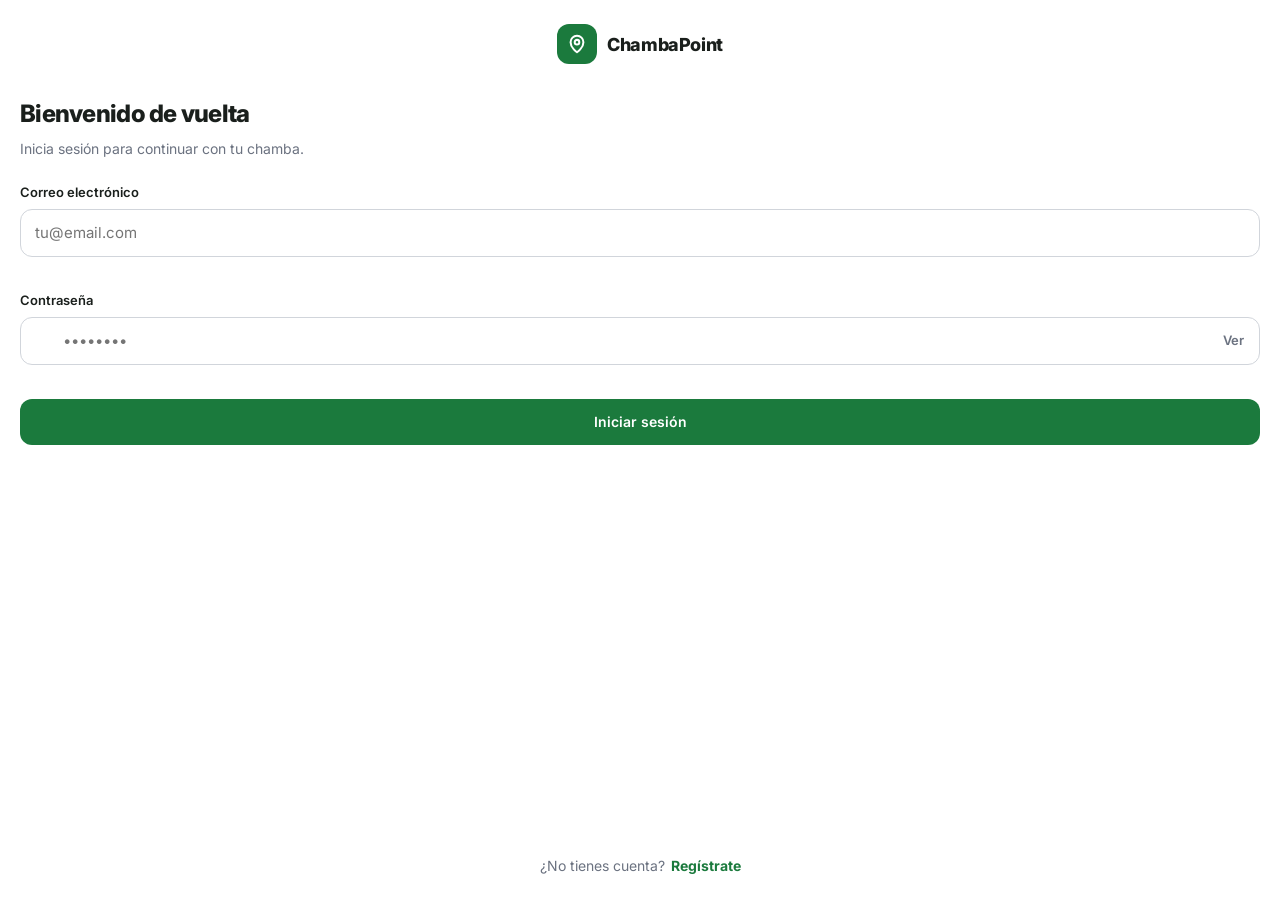
==== frontend/chat.html @ 3c5a3d48 "feat(ui-chat-dashboard): conversaciones, chat en vivo y dashboard worker" ====
<!DOCTYPE html>
<html lang="es">
<head>
  <meta charset="UTF-8" />
  <meta name="viewport" content="width=device-width, initial-scale=1, viewport-fit=cover" />
  <meta name="theme-color" content="#1B7A3D" />
  <title>Chat — ChambaPoint</title>
  <link rel="stylesheet" href="css/base.css" />
  <link rel="stylesheet" href="css/components.css" />
  <link rel="stylesheet" href="css/screens/chat.css" />
</head>
<body class="chat-body">
  <div class="app-shell chat-shell">
    <header class="app-header chat-header">
      <a class="back-link" href="conversations.html" aria-label="Volver">
        <svg width="20" height="20" viewBox="0 0 24 24" fill="none" stroke="currentColor" stroke-width="2.2" stroke-linecap="round" stroke-linejoin="round"><path d="M15 18l-6-6 6-6"/></svg>
      </a>
      <span id="peerAvatar" class="avatar avatar-sm"></span>
      <div class="peer-meta">
        <strong id="peerName">Cargando...</strong>
        <span id="peerSub" class="text-muted">Chat</span>
      </div>
      <span class="live-dot" title="Conectado" aria-hidden="true"></span>
    </header>

    <div id="messages" class="chat-messages" aria-live="polite"></div>

    <form id="chatForm" class="chat-composer" autocomplete="off">
      <input id="chatInput" type="text" placeholder="Escribe un mensaje..." aria-label="Mensaje" maxlength="2000" />
      <button id="sendBtn" type="submit" class="btn btn-primary btn-icon" aria-label="Enviar">
        <svg width="18" height="18" viewBox="0 0 24 24" fill="currentColor" aria-hidden="true"><path d="M2.01 21L23 12 2.01 3 2 10l15 2-15 2z"/></svg>
      </button>
    </form>
  </div>

  <script type="module" src="js/screens/chat.js"></script>
</body>
</html>
---- frontend/css/base.css ----
@import url("https://fonts.googleapis.com/css2?family=Inter:wght@400;500;600;700;800&display=swap");
@import url("tokens.css");

*,
*::before,
*::after {
  box-sizing: border-box;
}

html,
body {
  margin: 0;
  padding: 0;
  min-height: 100%;
}

body {
  font-family: var(--font-sans);
  font-size: 15px;
  line-height: 1.5;
  color: var(--color-text);
  background: var(--color-bg);
  -webkit-font-smoothing: antialiased;
}

img {
  max-width: 100%;
  display: block;
}

a {
  color: var(--color-primary);
  text-decoration: none;
}

a:hover {
  text-decoration: underline;
}

button,
input,
select,
textarea {
  font: inherit;
}

h1,
h2,
h3,
h4,
p {
  margin: 0;
}

.app-shell {
  max-width: var(--container-max);
  margin: 0 auto;
  min-height: 100dvh;
  background: var(--color-surface);
  position: relative;
  box-shadow: var(--shadow-md);
}

.page {
  padding: var(--space-4);
  padding-bottom: calc(var(--nav-h) + var(--space-6));
}

.page-auth {
  min-height: 100dvh;
  display: flex;
  flex-direction: column;
  padding: var(--space-6) var(--space-5);
  background: var(--color-surface);
}

.sr-only {
  position: absolute;
  width: 1px;
  height: 1px;
  padding: 0;
  margin: -1px;
  overflow: hidden;
  clip: rect(0, 0, 0, 0);
  border: 0;
}

.text-muted {
  color: var(--color-text-muted);
}

.text-center {
  text-align: center;
}

.stack {
  display: flex;
  flex-direction: column;
  gap: var(--space-3);
}

.row {
  display: flex;
  align-items: center;
  gap: var(--space-3);
}

.spacer {
  flex: 1;
}
---- frontend/css/components.css ----
.btn {
  display: inline-flex;
  align-items: center;
  justify-content: center;
  gap: var(--space-2);
  border: 1px solid transparent;
  border-radius: var(--radius-md);
  padding: 12px 18px;
  font-weight: 600;
  font-size: 14px;
  cursor: pointer;
  transition: background 0.15s ease, border-color 0.15s ease, transform 0.1s ease, opacity 0.15s ease;
  text-decoration: none;
  min-height: 46px;
  line-height: 1.2;
}

.btn:hover {
  text-decoration: none;
}

.btn:active {
  transform: scale(0.98);
}

.btn:disabled {
  opacity: 0.65;
  cursor: not-allowed;
}

.btn-primary {
  background: var(--color-primary);
  color: #fff;
}

.btn-primary:hover {
  background: var(--color-primary-dark);
  color: #fff;
}

.btn-outline {
  background: var(--color-surface);
  border-color: var(--color-primary);
  color: var(--color-primary);
}

.btn-outline:hover {
  background: var(--color-primary-soft);
  color: var(--color-primary);
}

.btn-ghost {
  background: transparent;
  color: var(--color-text);
  border-color: var(--color-border);
}

.btn-ghost:hover {
  background: var(--color-bg);
}

.btn-danger {
  background: var(--color-danger);
  color: #fff;
}

.btn-block {
  width: 100%;
}

.btn-sm {
  min-height: 36px;
  padding: 8px 12px;
  font-size: 13px;
  border-radius: var(--radius-sm);
}

.btn-icon {
  width: 42px;
  height: 42px;
  min-height: 42px;
  padding: 0;
  border-radius: var(--radius-pill);
}

.card {
  background: var(--color-surface);
  border: 1px solid var(--color-border);
  border-radius: var(--radius-lg);
  padding: var(--space-4);
  box-shadow: var(--shadow-sm);
}

.card-soft {
  background: var(--color-primary-soft);
  border-color: transparent;
}

.badge {
  display: inline-flex;
  align-items: center;
  gap: 4px;
  border-radius: var(--radius-pill);
  padding: 4px 10px;
  font-size: 12px;
  font-weight: 600;
  line-height: 1.2;
  white-space: nowrap;
}

.badge-success {
  background: var(--color-primary-soft);
  color: var(--color-primary);
}

.badge-warning {
  background: var(--color-warning-soft);
  color: var(--color-warning);
}

.badge-danger {
  background: var(--color-danger-soft);
  color: var(--color-danger);
}

.badge-info {
  background: var(--color-info-soft);
  color: var(--color-info);
}

.badge-neutral {
  background: #eef0f2;
  color: var(--color-text-muted);
}

.field {
  display: flex;
  flex-direction: column;
  gap: 6px;
}

.field label {
  font-size: 13px;
  font-weight: 600;
  color: var(--color-text);
}

.field input,
.field select,
.field textarea {
  width: 100%;
  border: 1px solid var(--color-border-strong);
  border-radius: var(--radius-md);
  padding: 12px 14px;
  background: var(--color-surface);
  color: var(--color-text);
  outline: none;
  transition: border-color 0.15s ease, box-shadow 0.15s ease;
}

.field input:focus,
.field select:focus,
.field textarea:focus {
  border-color: var(--color-primary);
  box-shadow: 0 0 0 3px rgba(27, 122, 61, 0.15);
}

.field input.is-invalid,
.field select.is-invalid,
.field textarea.is-invalid {
  border-color: var(--color-danger);
}

.field-error {
  min-height: 16px;
  font-size: 12px;
  color: var(--color-danger);
}

.field-hint {
  font-size: 12px;
  color: var(--color-text-muted);
}

.input-icon-wrap {
  position: relative;
}

.input-icon-wrap .input-icon {
  position: absolute;
  left: 14px;
  top: 50%;
  transform: translateY(-50%);
  color: var(--color-text-muted);
  pointer-events: none;
}

.input-icon-wrap input {
  padding-left: 42px;
}

.spinner {
  width: 16px;
  height: 16px;
  border: 2px solid currentColor;
  border-right-color: transparent;
  border-radius: 50%;
  display: inline-block;
  animation: spin 0.7s linear infinite;
}

@keyframes spin {
  to {
    transform: rotate(360deg);
  }
}

.skeleton {
  background: linear-gradient(90deg, #eceff1 25%, #f5f7f6 50%, #eceff1 75%);
  background-size: 200% 100%;
  animation: shimmer 1.2s ease-in-out infinite;
  border-radius: var(--radius-sm);
}

@keyframes shimmer {
  0% {
    background-position: 200% 0;
  }
  100% {
    background-position: -200% 0;
  }
}

.skeleton-card {
  display: flex;
  gap: var(--space-3);
  padding: var(--space-4);
  border: 1px solid var(--color-border);
  border-radius: var(--radius-lg);
  margin-bottom: var(--space-3);
  background: var(--color-surface);
}

.skeleton-avatar {
  width: 48px;
  height: 48px;
  border-radius: 50%;
  flex-shrink: 0;
}

.skeleton-lines {
  flex: 1;
  display: flex;
  flex-direction: column;
  gap: 8px;
  justify-content: center;
}

.skeleton-line {
  height: 12px;
  width: 100%;
}

.skeleton-line.short {
  width: 60%;
}

.toast-container {
  position: fixed;
  top: 16px;
  left: 50%;
  transform: translateX(-50%);
  z-index: 1000;
  display: flex;
  flex-direction: column;
  gap: 8px;
  width: min(92vw, 400px);
}

.toast {
  background: var(--color-text);
  color: #fff;
  padding: 12px 14px;
  border-radius: var(--radius-md);
  font-size: 14px;
  box-shadow: var(--shadow-lg);
  opacity: 0;
  transform: translateY(-8px);
  transition: opacity 0.25s ease, transform 0.25s ease;
}

.toast-show {
  opacity: 1;
  transform: translateY(0);
}

.toast-success {
  background: var(--color-primary);
}

.toast-error {
  background: var(--color-danger);
}

.toast-warning {
  background: var(--color-warning);
}

.toast-info {
  background: var(--color-text);
}

.modal-backdrop {
  position: fixed;
  inset: 0;
  background: rgba(15, 23, 18, 0.55);
  display: flex;
  align-items: flex-end;
  justify-content: center;
  z-index: 900;
  padding: 0;
}

.modal {
  background: var(--color-surface);
  width: min(100%, var(--container-max));
  border-radius: var(--radius-xl) var(--radius-xl) 0 0;
  padding: var(--space-5);
  max-height: 90dvh;
  overflow: auto;
  animation: slideUp 0.22s ease;
}

@keyframes slideUp {
  from {
    transform: translateY(24px);
    opacity: 0.6;
  }
  to {
    transform: translateY(0);
    opacity: 1;
  }
}

.modal-title {
  font-size: 18px;
  font-weight: 700;
  margin-bottom: var(--space-4);
}

.empty-state {
  text-align: center;
  padding: var(--space-8) var(--space-4);
  color: var(--color-text-muted);
}

.empty-state h3 {
  color: var(--color-text);
  margin-bottom: 6px;
  font-size: 16px;
}

.app-header {
  height: var(--header-h);
  display: flex;
  align-items: center;
  gap: var(--space-3);
  padding: 0 var(--space-4);
  background: var(--color-surface);
  border-bottom: 1px solid var(--color-border);
  position: sticky;
  top: 0;
  z-index: 50;
}

.app-header .brand {
  font-weight: 800;
  color: var(--color-primary);
  font-size: 16px;
  letter-spacing: -0.02em;
}

.app-header .brand:hover {
  text-decoration: none;
}

.avatar {
  width: 36px;
  height: 36px;
  border-radius: 50%;
  object-fit: cover;
  background: var(--color-primary-soft);
  display: inline-flex;
  align-items: center;
  justify-content: center;
  font-weight: 700;
  color: var(--color-primary);
  font-size: 14px;
  overflow: hidden;
}

.avatar-lg {
  width: 88px;
  height: 88px;
  font-size: 28px;
}

.bottom-nav {
  position: fixed;
  bottom: 0;
  left: 50%;
  transform: translateX(-50%);
  width: min(100%, var(--container-max));
  height: var(--nav-h);
  background: var(--color-surface);
  border-top: 1px solid var(--color-border);
  display: grid;
  grid-template-columns: repeat(4, 1fr);
  z-index: 60;
}

.bottom-nav a {
  display: flex;
  flex-direction: column;
  align-items: center;
  justify-content: center;
  gap: 2px;
  font-size: 11px;
  color: var(--color-text-muted);
  font-weight: 500;
}

.bottom-nav a:hover {
  text-decoration: none;
}

.bottom-nav a.active {
  color: var(--color-primary);
  font-weight: 700;
}

.bottom-nav svg {
  width: 22px;
  height: 22px;
}

.tabs {
  display: flex;
  gap: var(--space-2);
  border-bottom: 1px solid var(--color-border);
  margin-bottom: var(--space-4);
}

.tab-btn {
  flex: 1;
  background: none;
  border: none;
  border-bottom: 2px solid transparent;
  padding: 12px 8px;
  font-weight: 600;
  color: var(--color-text-muted);
  cursor: pointer;
}

.tab-btn.active {
  color: var(--color-primary);
  border-bottom-color: var(--color-primary);
}

.star-rating {
  display: flex;
  gap: 4px;
  font-size: 28px;
  color: var(--color-border-strong);
  cursor: pointer;
}

.star-rating .star.active {
  color: var(--color-accent);
}
---- frontend/css/screens/chat.css ----
.conv-search {
  margin-bottom: var(--space-4);
}

.conv-search input {
  width: 100%;
  border: 1px solid var(--color-border-strong);
  border-radius: var(--radius-md);
  padding: 12px 14px 12px 40px;
  background: var(--color-surface);
  outline: none;
}

.conv-search input:focus {
  border-color: var(--color-primary);
  box-shadow: 0 0 0 3px rgba(27, 122, 61, 0.15);
}

.conv-list {
  display: flex;
  flex-direction: column;
  gap: 4px;
}

.conv-item {
  display: flex;
  align-items: center;
  gap: 12px;
  padding: 12px;
  border-radius: var(--radius-md);
  border: 1px solid transparent;
  color: inherit;
  text-decoration: none;
}

.conv-item:hover {
  background: var(--color-bg);
  text-decoration: none;
}

.conv-item.is-unread {
  background: var(--color-primary-soft);
  border-color: var(--color-primary-soft-2);
}

.conv-body {
  flex: 1;
  min-width: 0;
}

.conv-top {
  display: flex;
  justify-content: space-between;
  gap: 8px;
  align-items: baseline;
}

.conv-top strong {
  font-size: 14px;
}

.conv-time {
  font-size: 11px;
  color: var(--color-text-muted);
  flex-shrink: 0;
}

.conv-bottom {
  display: flex;
  justify-content: space-between;
  gap: 8px;
  align-items: center;
  margin-top: 2px;
}

.conv-preview {
  font-size: 13px;
  color: var(--color-text-muted);
  white-space: nowrap;
  overflow: hidden;
  text-overflow: ellipsis;
}

.conv-item.is-unread .conv-preview {
  color: var(--color-text);
  font-weight: 500;
}

.conv-badge {
  min-width: 20px;
  height: 20px;
  border-radius: var(--radius-pill);
  background: var(--color-primary);
  color: #fff;
  font-size: 11px;
  font-weight: 700;
  display: inline-flex;
  align-items: center;
  justify-content: center;
  padding: 0 6px;
}

.conv-role {
  display: inline-block;
  margin-top: 4px;
  font-size: 11px;
  color: var(--color-primary);
  font-weight: 600;
}

.chat-body {
  background: var(--color-bg);
}

.chat-shell {
  display: flex;
  flex-direction: column;
  min-height: 100dvh;
  max-height: 100dvh;
}

.chat-header {
  gap: 10px;
}

.back-link {
  display: inline-flex;
  align-items: center;
  justify-content: center;
  color: var(--color-text);
  width: 32px;
  height: 32px;
  border-radius: var(--radius-pill);
}

.back-link:hover {
  background: var(--color-bg);
  text-decoration: none;
}

.avatar-sm {
  width: 32px;
  height: 32px;
  font-size: 12px;
}

.peer-meta {
  display: flex;
  flex-direction: column;
  min-width: 0;
  line-height: 1.2;
}

.peer-meta strong {
  font-size: 14px;
}

.peer-meta span {
  font-size: 11px;
}

.live-dot {
  width: 8px;
  height: 8px;
  border-radius: 50%;
  background: var(--color-primary);
  box-shadow: 0 0 0 3px rgba(27, 122, 61, 0.2);
  margin-left: auto;
}

.chat-messages {
  flex: 1;
  overflow-y: auto;
  padding: var(--space-4);
  display: flex;
  flex-direction: column;
  gap: 8px;
  min-height: 0;
  background:
    radial-gradient(circle at 20% 20%, rgba(27, 122, 61, 0.04), transparent 40%),
    radial-gradient(circle at 80% 70%, rgba(27, 122, 61, 0.05), transparent 35%),
    var(--color-bg);
}

.bubble-row {
  display: flex;
  justify-content: flex-start;
}

.bubble-row.mine {
  justify-content: flex-end;
}

.bubble {
  max-width: 78%;
  background: var(--color-surface);
  border: 1px solid var(--color-border);
  border-radius: 16px 16px 16px 4px;
  padding: 10px 12px 6px;
  box-shadow: var(--shadow-sm);
}

.bubble-row.mine .bubble {
  background: var(--color-primary);
  border-color: var(--color-primary);
  color: #fff;
  border-radius: 16px 16px 4px 16px;
}

.bubble p {
  font-size: 14px;
  line-height: 1.4;
  word-break: break-word;
}

.bubble-time {
  display: block;
  margin-top: 4px;
  font-size: 10px;
  opacity: 0.7;
  text-align: right;
}

.chat-composer {
  display: flex;
  gap: 8px;
  align-items: center;
  padding: 10px 12px;
  padding-bottom: max(10px, env(safe-area-inset-bottom));
  background: var(--color-surface);
  border-top: 1px solid var(--color-border);
}

.chat-composer input {
  flex: 1;
  border: 1px solid var(--color-border-strong);
  border-radius: var(--radius-pill);
  padding: 12px 16px;
  outline: none;
  background: var(--color-bg);
}

.chat-composer input:focus {
  border-color: var(--color-primary);
  box-shadow: 0 0 0 3px rgba(27, 122, 61, 0.15);
}

.chat-composer .btn-icon {
  flex-shrink: 0;
  width: 46px;
  height: 46px;
  min-height: 46px;
  border-radius: 50%;
}
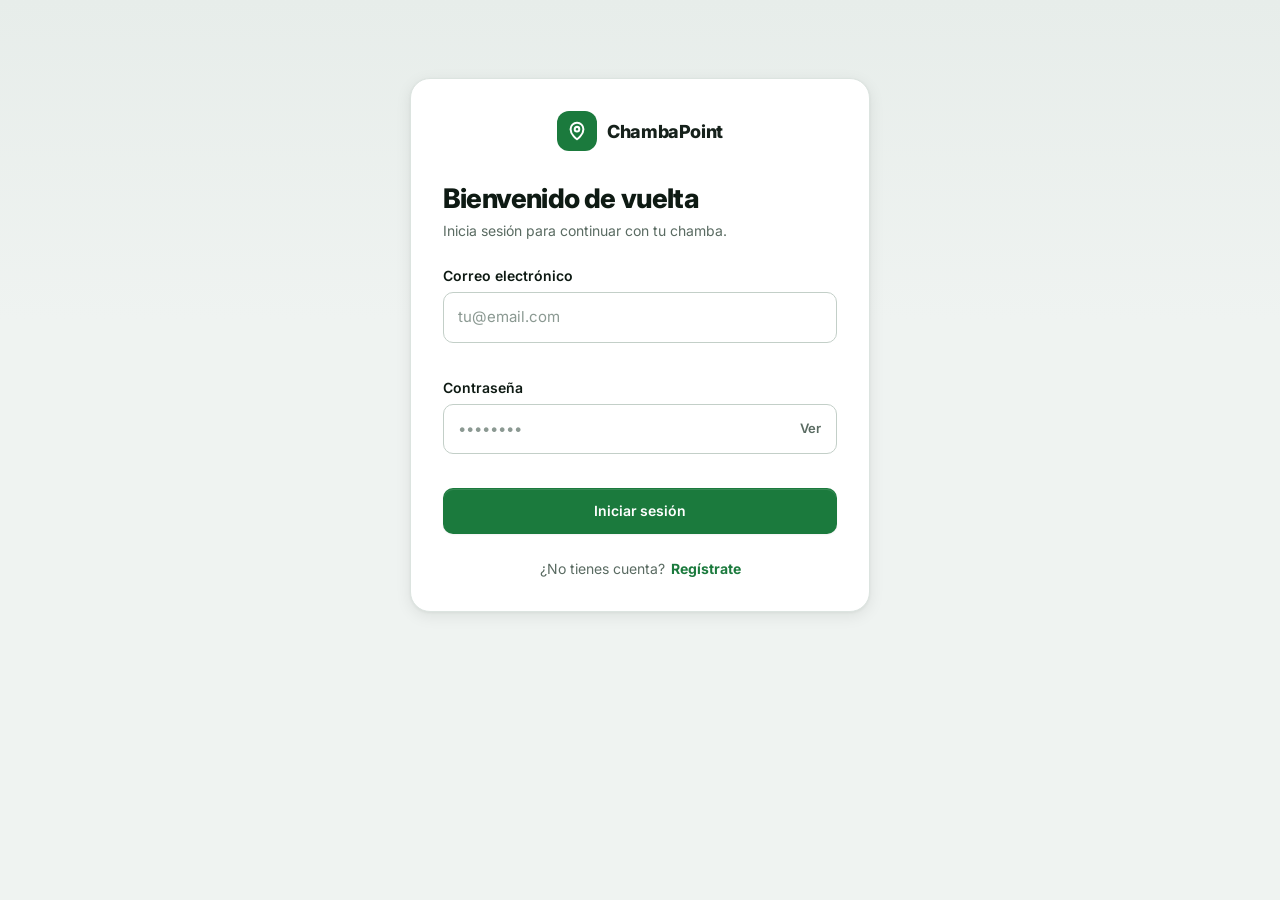
==== commit 24ab5455: "fix(app): perfil worker, fechas de citas, mapa y sesion - Registro crea fila Worker y edit-profile h" ====
--- a/frontend/chat.html
+++ b/frontend/chat.html
@@ -4,6 +4,7 @@
   <meta charset="UTF-8" />
   <meta name="viewport" content="width=device-width, initial-scale=1, viewport-fit=cover" />
   <meta name="theme-color" content="#1B7A3D" />
+  <link rel="icon" type="image/svg+xml" href="assets/favicon.svg" />
   <title>Chat — ChambaPoint</title>
   <link rel="stylesheet" href="css/base.css" />
   <link rel="stylesheet" href="css/components.css" />
--- a/frontend/css/base.css
+++ b/frontend/css/base.css
@@ -16,11 +16,12 @@
 
 body {
   font-family: var(--font-sans);
-  font-size: 15px;
+  font-size: var(--fs-md);
   line-height: 1.5;
   color: var(--color-text);
   background: var(--color-bg);
   -webkit-font-smoothing: antialiased;
+  text-rendering: optimizeLegibility;
 }
 
 img {
@@ -42,6 +43,7 @@
 select,
 textarea {
   font: inherit;
+  color: inherit;
 }
 
 h1,
@@ -50,15 +52,31 @@
 h4,
 p {
   margin: 0;
+  text-wrap: pretty;
+}
+
+h1,
+h2,
+h3 {
+  font-weight: 700;
+  letter-spacing: -0.02em;
+  color: var(--color-ink);
+  text-wrap: balance;
+}
+
+:focus-visible {
+  outline: 2px solid var(--color-primary);
+  outline-offset: 2px;
+  border-radius: 4px;
 }
 
 .app-shell {
   max-width: var(--container-max);
   margin: 0 auto;
   min-height: 100dvh;
-  background: var(--color-surface);
+  background: var(--color-bg);
   position: relative;
-  box-shadow: var(--shadow-md);
+  box-shadow: 0 0 0 1px var(--color-border), var(--shadow-lg);
 }
 
 .page {
@@ -72,6 +90,51 @@
   flex-direction: column;
   padding: var(--space-6) var(--space-5);
   background: var(--color-surface);
+}
+
+@media (min-width: 600px) {
+  .app-shell {
+    max-width: 640px;
+  }
+
+  .page {
+    padding: var(--space-5) var(--space-5);
+    padding-bottom: calc(var(--nav-h) + var(--space-6));
+  }
+}
+
+@media (min-width: 1024px) {
+  :root {
+    --container-max: 1120px;
+  }
+
+  body {
+    padding: var(--space-6) var(--space-4) 0;
+    background: linear-gradient(180deg, #e7edea 0%, var(--color-bg) 320px);
+  }
+
+  .app-shell {
+    max-width: 1120px;
+    border-radius: var(--radius-xl) var(--radius-xl) 0 0;
+    overflow: clip;
+  }
+
+  .page {
+    padding: var(--space-6) var(--space-6);
+    padding-bottom: calc(var(--nav-h) + var(--space-8));
+  }
+
+  .page-auth {
+    max-width: 460px;
+    margin: 0 auto;
+    min-height: auto;
+    margin-top: 6vh;
+    margin-bottom: 6vh;
+    border: 1px solid var(--color-border);
+    border-radius: var(--radius-xl);
+    box-shadow: var(--shadow-md);
+    padding: var(--space-8);
+  }
 }
 
 .sr-only {
@@ -108,3 +171,66 @@
 .spacer {
   flex: 1;
 }
+
+.section-title {
+  display: flex;
+  align-items: baseline;
+  justify-content: space-between;
+  gap: var(--space-3);
+  font-size: var(--fs-base);
+  font-weight: 700;
+  letter-spacing: -0.01em;
+  color: var(--color-ink);
+  margin: var(--space-6) 0 var(--space-3);
+}
+
+.section-title:first-child {
+  margin-top: 0;
+}
+
+.section-title .section-link {
+  font-size: var(--fs-sm);
+  font-weight: 600;
+}
+
+.page-intro h1 {
+  font-size: var(--fs-2xl);
+  font-weight: 800;
+  letter-spacing: -0.03em;
+  line-height: 1.15;
+}
+
+.page-intro p {
+  font-size: var(--fs-base);
+  margin-top: 6px;
+  margin-bottom: var(--space-4);
+}
+
+.page-narrow {
+  max-width: 780px;
+  margin-inline: auto;
+}
+
+@media (min-width: 1024px) {
+  .page-narrow {
+    max-width: 820px;
+  }
+}
+
+.divider {
+  height: 1px;
+  background: var(--color-border);
+  border: 0;
+  margin: var(--space-4) 0;
+}
+
+@media (prefers-reduced-motion: reduce) {
+  *,
+  *::before,
+  *::after {
+    animation-duration: 0.01ms !important;
+    animation-iteration-count: 1 !important;
+    transition-duration: 0.01ms !important;
+    scroll-behavior: auto !important;
+  }
+}
--- a/frontend/css/components.css
+++ b/frontend/css/components.css
@@ -2,14 +2,16 @@
   display: inline-flex;
   align-items: center;
   justify-content: center;
-  gap: var(--space-2);
+  gap: 8px;
   border: 1px solid transparent;
   border-radius: var(--radius-md);
-  padding: 12px 18px;
+  padding: 0 18px;
   font-weight: 600;
-  font-size: 14px;
+  font-size: var(--fs-base);
+  letter-spacing: -0.01em;
   cursor: pointer;
-  transition: background 0.15s ease, border-color 0.15s ease, transform 0.1s ease, opacity 0.15s ease;
+  transition: background var(--dur) var(--ease), border-color var(--dur) var(--ease),
+    color var(--dur) var(--ease), box-shadow var(--dur) var(--ease), transform var(--dur-fast) var(--ease);
   text-decoration: none;
   min-height: 46px;
   line-height: 1.2;
@@ -20,43 +22,48 @@
 }
 
 .btn:active {
-  transform: scale(0.98);
-}
-
-.btn:disabled {
-  opacity: 0.65;
+  transform: translateY(1px);
+}
+
+.btn:disabled,
+.btn.is-loading {
+  opacity: 0.7;
   cursor: not-allowed;
+  transform: none;
 }
 
 .btn-primary {
   background: var(--color-primary);
   color: #fff;
+  box-shadow: var(--shadow-xs), inset 0 1px 0 rgba(255, 255, 255, 0.12);
 }
 
 .btn-primary:hover {
   background: var(--color-primary-dark);
   color: #fff;
+  box-shadow: var(--shadow-sm);
 }
 
 .btn-outline {
   background: var(--color-surface);
+  border-color: var(--color-border-strong);
+  color: var(--color-ink);
+}
+
+.btn-outline:hover {
   border-color: var(--color-primary);
   color: var(--color-primary);
-}
-
-.btn-outline:hover {
   background: var(--color-primary-soft);
-  color: var(--color-primary);
 }
 
 .btn-ghost {
   background: transparent;
   color: var(--color-text);
-  border-color: var(--color-border);
+  border-color: transparent;
 }
 
 .btn-ghost:hover {
-  background: var(--color-bg);
+  background: var(--color-surface-alt);
 }
 
 .btn-danger {
@@ -64,21 +71,26 @@
   color: #fff;
 }
 
+.btn-danger:hover {
+  background: #a8251f;
+  color: #fff;
+}
+
 .btn-block {
   width: 100%;
 }
 
 .btn-sm {
-  min-height: 36px;
-  padding: 8px 12px;
-  font-size: 13px;
+  min-height: 38px;
+  padding: 0 14px;
+  font-size: var(--fs-base);
   border-radius: var(--radius-sm);
 }
 
 .btn-icon {
-  width: 42px;
-  height: 42px;
-  min-height: 42px;
+  width: 44px;
+  height: 44px;
+  min-height: 44px;
   padding: 0;
   border-radius: var(--radius-pill);
 }
@@ -88,7 +100,7 @@
   border: 1px solid var(--color-border);
   border-radius: var(--radius-lg);
   padding: var(--space-4);
-  box-shadow: var(--shadow-sm);
+  box-shadow: var(--shadow-xs);
 }
 
 .card-soft {
@@ -102,7 +114,7 @@
   gap: 4px;
   border-radius: var(--radius-pill);
   padding: 4px 10px;
-  font-size: 12px;
+  font-size: var(--fs-sm);
   font-weight: 600;
   line-height: 1.2;
   white-space: nowrap;
@@ -110,7 +122,7 @@
 
 .badge-success {
   background: var(--color-primary-soft);
-  color: var(--color-primary);
+  color: var(--color-primary-dark);
 }
 
 .badge-warning {
@@ -129,7 +141,7 @@
 }
 
 .badge-neutral {
-  background: #eef0f2;
+  background: #eaeeec;
   color: var(--color-text-muted);
 }
 
@@ -140,9 +152,9 @@
 }
 
 .field label {
-  font-size: 13px;
+  font-size: var(--fs-base);
   font-weight: 600;
-  color: var(--color-text);
+  color: var(--color-ink);
 }
 
 .field input,
@@ -151,34 +163,48 @@
   width: 100%;
   border: 1px solid var(--color-border-strong);
   border-radius: var(--radius-md);
-  padding: 12px 14px;
+  padding: 13px 14px;
   background: var(--color-surface);
   color: var(--color-text);
   outline: none;
-  transition: border-color 0.15s ease, box-shadow 0.15s ease;
+  transition: border-color var(--dur) var(--ease), box-shadow var(--dur) var(--ease),
+    background var(--dur) var(--ease);
+}
+
+.field input::placeholder,
+.field textarea::placeholder {
+  color: #8b9992;
+}
+
+.field input:hover,
+.field select:hover,
+.field textarea:hover {
+  border-color: #a9b7b0;
 }
 
 .field input:focus,
 .field select:focus,
 .field textarea:focus {
   border-color: var(--color-primary);
-  box-shadow: 0 0 0 3px rgba(27, 122, 61, 0.15);
+  box-shadow: var(--shadow-focus);
 }
 
 .field input.is-invalid,
 .field select.is-invalid,
 .field textarea.is-invalid {
   border-color: var(--color-danger);
+  background: #fffafa;
 }
 
 .field-error {
   min-height: 16px;
-  font-size: 12px;
+  font-size: var(--fs-sm);
   color: var(--color-danger);
+  font-weight: 500;
 }
 
 .field-hint {
-  font-size: 12px;
+  font-size: var(--fs-sm);
   color: var(--color-text-muted);
 }
 
@@ -196,7 +222,7 @@
 }
 
 .input-icon-wrap input {
-  padding-left: 42px;
+  padding-right: 56px;
 }
 
 .spinner {
@@ -216,7 +242,7 @@
 }
 
 .skeleton {
-  background: linear-gradient(90deg, #eceff1 25%, #f5f7f6 50%, #eceff1 75%);
+  background: linear-gradient(90deg, #e6ebe8 25%, #f1f4f2 50%, #e6ebe8 75%);
   background-size: 200% 100%;
   animation: shimmer 1.2s ease-in-out infinite;
   border-radius: var(--radius-sm);
@@ -270,7 +296,7 @@
   top: 16px;
   left: 50%;
   transform: translateX(-50%);
-  z-index: 1000;
+  z-index: var(--z-toast);
   display: flex;
   flex-direction: column;
   gap: 8px;
@@ -278,15 +304,16 @@
 }
 
 .toast {
-  background: var(--color-text);
+  background: var(--color-ink);
   color: #fff;
-  padding: 12px 14px;
+  padding: 13px 15px;
   border-radius: var(--radius-md);
-  font-size: 14px;
+  font-size: var(--fs-base);
+  font-weight: 500;
   box-shadow: var(--shadow-lg);
   opacity: 0;
   transform: translateY(-8px);
-  transition: opacity 0.25s ease, transform 0.25s ease;
+  transition: opacity var(--dur) var(--ease), transform var(--dur) var(--ease);
 }
 
 .toast-show {
@@ -295,7 +322,7 @@
 }
 
 .toast-success {
-  background: var(--color-primary);
+  background: var(--color-primary-deep);
 }
 
 .toast-error {
@@ -307,17 +334,17 @@
 }
 
 .toast-info {
-  background: var(--color-text);
+  background: var(--color-ink);
 }
 
 .modal-backdrop {
   position: fixed;
   inset: 0;
-  background: rgba(15, 23, 18, 0.55);
+  background: var(--color-scrim);
   display: flex;
   align-items: flex-end;
   justify-content: center;
-  z-index: 900;
+  z-index: var(--z-modal);
   padding: 0;
 }
 
@@ -328,13 +355,14 @@
   padding: var(--space-5);
   max-height: 90dvh;
   overflow: auto;
-  animation: slideUp 0.22s ease;
+  animation: slideUp var(--dur-slow) var(--ease);
+  box-shadow: var(--shadow-lg);
 }
 
 @keyframes slideUp {
   from {
-    transform: translateY(24px);
-    opacity: 0.6;
+    transform: translateY(28px);
+    opacity: 0;
   }
   to {
     transform: translateY(0);
@@ -343,7 +371,7 @@
 }
 
 .modal-title {
-  font-size: 18px;
+  font-size: var(--fs-lg);
   font-weight: 700;
   margin-bottom: var(--space-4);
 }
@@ -355,9 +383,13 @@
 }
 
 .empty-state h3 {
-  color: var(--color-text);
+  color: var(--color-ink);
   margin-bottom: 6px;
-  font-size: 16px;
+  font-size: var(--fs-md);
+}
+
+.empty-state p {
+  font-size: var(--fs-base);
 }
 
 .app-header {
@@ -370,18 +402,45 @@
   border-bottom: 1px solid var(--color-border);
   position: sticky;
   top: 0;
-  z-index: 50;
+  z-index: var(--z-header);
+}
+
+@media (min-width: 1024px) {
+  .app-header {
+    padding: 0 var(--space-6);
+  }
 }
 
 .app-header .brand {
+  display: inline-flex;
+  align-items: center;
+  gap: 9px;
   font-weight: 800;
-  color: var(--color-primary);
-  font-size: 16px;
+  color: var(--color-ink);
+  font-size: var(--fs-md);
   letter-spacing: -0.02em;
 }
 
 .app-header .brand:hover {
   text-decoration: none;
+}
+
+.app-header .brand-mark {
+  width: 28px;
+  height: 28px;
+  border-radius: 9px;
+  background: var(--color-primary);
+  color: #fff;
+  display: inline-flex;
+  align-items: center;
+  justify-content: center;
+  box-shadow: var(--shadow-xs);
+  flex-shrink: 0;
+}
+
+.app-header .brand-mark svg {
+  width: 16px;
+  height: 16px;
 }
 
 .avatar {
@@ -390,13 +449,15 @@
   border-radius: 50%;
   object-fit: cover;
   background: var(--color-primary-soft);
+  border: 1px solid rgba(14, 26, 19, 0.06);
   display: inline-flex;
   align-items: center;
   justify-content: center;
   font-weight: 700;
-  color: var(--color-primary);
-  font-size: 14px;
+  color: var(--color-primary-dark);
+  font-size: 13px;
   overflow: hidden;
+  flex-shrink: 0;
 }
 
 .avatar-lg {
@@ -412,11 +473,14 @@
   transform: translateX(-50%);
   width: min(100%, var(--container-max));
   height: var(--nav-h);
-  background: var(--color-surface);
+  background: rgba(255, 255, 255, 0.96);
+  backdrop-filter: saturate(180%) blur(12px);
+  -webkit-backdrop-filter: saturate(180%) blur(12px);
   border-top: 1px solid var(--color-border);
   display: grid;
   grid-template-columns: repeat(4, 1fr);
-  z-index: 60;
+  z-index: var(--z-nav);
+  padding-bottom: env(safe-area-inset-bottom, 0);
 }
 
 .bottom-nav a {
@@ -424,47 +488,101 @@
   flex-direction: column;
   align-items: center;
   justify-content: center;
-  gap: 2px;
-  font-size: 11px;
+  gap: 3px;
+  font-size: var(--fs-xs);
   color: var(--color-text-muted);
   font-weight: 500;
+  transition: color var(--dur) var(--ease);
 }
 
 .bottom-nav a:hover {
   text-decoration: none;
+  color: var(--color-ink);
+}
+
+.bottom-nav a .nav-icon {
+  width: 40px;
+  height: 28px;
+  border-radius: var(--radius-pill);
+  display: flex;
+  align-items: center;
+  justify-content: center;
+  transition: background var(--dur) var(--ease), transform var(--dur) var(--ease);
+}
+
+.bottom-nav a svg {
+  width: 21px;
+  height: 21px;
 }
 
 .bottom-nav a.active {
-  color: var(--color-primary);
+  color: var(--color-primary-dark);
   font-weight: 700;
 }
 
-.bottom-nav svg {
-  width: 22px;
-  height: 22px;
+.bottom-nav a.active .nav-icon {
+  background: var(--color-primary-soft);
+}
+
+.bottom-nav a:active .nav-icon {
+  transform: scale(0.94);
+}
+
+@media (min-width: 600px) {
+  .bottom-nav {
+    width: min(100%, 640px);
+  }
+}
+
+@media (min-width: 1024px) {
+  .bottom-nav {
+    width: min(100% - 32px, 1120px);
+    border-radius: var(--radius-md) var(--radius-md) 0 0;
+    border: 1px solid var(--color-border);
+    border-bottom: none;
+    box-shadow: var(--shadow-lg);
+  }
+
+  .bottom-nav a {
+    flex-direction: row;
+    gap: 10px;
+    font-size: var(--fs-base);
+    padding: 0 var(--space-4);
+  }
+
+  .bottom-nav a .nav-icon {
+    width: 32px;
+  }
 }
 
 .tabs {
   display: flex;
   gap: var(--space-2);
-  border-bottom: 1px solid var(--color-border);
+  background: var(--color-surface-alt);
+  border: 1px solid var(--color-border);
+  border-radius: var(--radius-pill);
+  padding: 4px;
   margin-bottom: var(--space-4);
 }
 
 .tab-btn {
   flex: 1;
-  background: none;
+  background: transparent;
   border: none;
-  border-bottom: 2px solid transparent;
-  padding: 12px 8px;
+  border-radius: var(--radius-pill);
+  padding: 9px 8px;
   font-weight: 600;
+  font-size: var(--fs-base);
   color: var(--color-text-muted);
   cursor: pointer;
+  transition: background var(--dur) var(--ease), color var(--dur) var(--ease),
+    box-shadow var(--dur) var(--ease);
 }
 
 .tab-btn.active {
-  color: var(--color-primary);
-  border-bottom-color: var(--color-primary);
+  color: var(--color-ink);
+  background: var(--color-surface);
+  box-shadow: var(--shadow-xs);
 }
 
 .star-rating {
@@ -478,3 +596,68 @@
 .star-rating .star.active {
   color: var(--color-accent);
 }
+
+.list-row {
+  display: flex;
+  align-items: center;
+  gap: var(--space-3);
+  width: 100%;
+  padding: 13px var(--space-4);
+  background: var(--color-surface);
+  border: 1px solid var(--color-border);
+  border-radius: var(--radius-md);
+  text-decoration: none;
+  color: inherit;
+  cursor: pointer;
+  text-align: left;
+  transition: border-color var(--dur) var(--ease), background var(--dur) var(--ease),
+    transform var(--dur-fast) var(--ease);
+}
+
+.list-row + .list-row {
+  margin-top: 8px;
+}
+
+.list-row:hover {
+  border-color: var(--color-border-strong);
+  background: var(--color-surface-alt);
+  text-decoration: none;
+}
+
+.list-row:active {
+  transform: scale(0.995);
+}
+
+.list-row .row-icon {
+  width: 38px;
+  height: 38px;
+  border-radius: var(--radius-sm);
+  background: var(--color-primary-soft);
+  color: var(--color-primary-dark);
+  display: flex;
+  align-items: center;
+  justify-content: center;
+  flex-shrink: 0;
+}
+
+.list-row .row-body {
+  flex: 1;
+  min-width: 0;
+}
+
+.list-row .row-title {
+  font-size: var(--fs-base);
+  font-weight: 600;
+  color: var(--color-ink);
+}
+
+.list-row .row-sub {
+  font-size: var(--fs-sm);
+  color: var(--color-text-muted);
+  margin-top: 1px;
+}
+
+.list-row .row-chevron {
+  color: var(--color-text-muted);
+  flex-shrink: 0;
+}
--- a/frontend/css/screens/chat.css
+++ b/frontend/css/screens/chat.css
@@ -6,14 +6,14 @@
   width: 100%;
   border: 1px solid var(--color-border-strong);
   border-radius: var(--radius-md);
-  padding: 12px 14px 12px 40px;
+  padding: 12px 14px;
   background: var(--color-surface);
   outline: none;
 }
 
 .conv-search input:focus {
   border-color: var(--color-primary);
-  box-shadow: 0 0 0 3px rgba(27, 122, 61, 0.15);
+  box-shadow: var(--shadow-focus);
 }
 
 .conv-list {
@@ -242,7 +242,7 @@
 
 .chat-composer input:focus {
   border-color: var(--color-primary);
-  box-shadow: 0 0 0 3px rgba(27, 122, 61, 0.15);
+  box-shadow: var(--shadow-focus);
 }
 
 .chat-composer .btn-icon {
@@ -252,3 +252,32 @@
   min-height: 46px;
   border-radius: 50%;
 }
+
+@media (min-width: 1024px) {
+  body.chat-body {
+    display: flex;
+    align-items: center;
+    justify-content: center;
+    padding: var(--space-6) var(--space-4) 0;
+  }
+
+  .chat-shell {
+    width: min(100%, 880px);
+    height: calc(100dvh - var(--space-6));
+    border: 1px solid var(--color-border);
+    border-radius: var(--radius-xl) var(--radius-xl) 0 0;
+    overflow: hidden;
+    box-shadow: var(--shadow-lg);
+  }
+
+  .chat-messages,
+  .chat-composer {
+    max-width: 760px;
+    width: 100%;
+    margin-inline: auto;
+  }
+
+  .bubble {
+    max-width: 60%;
+  }
+}
